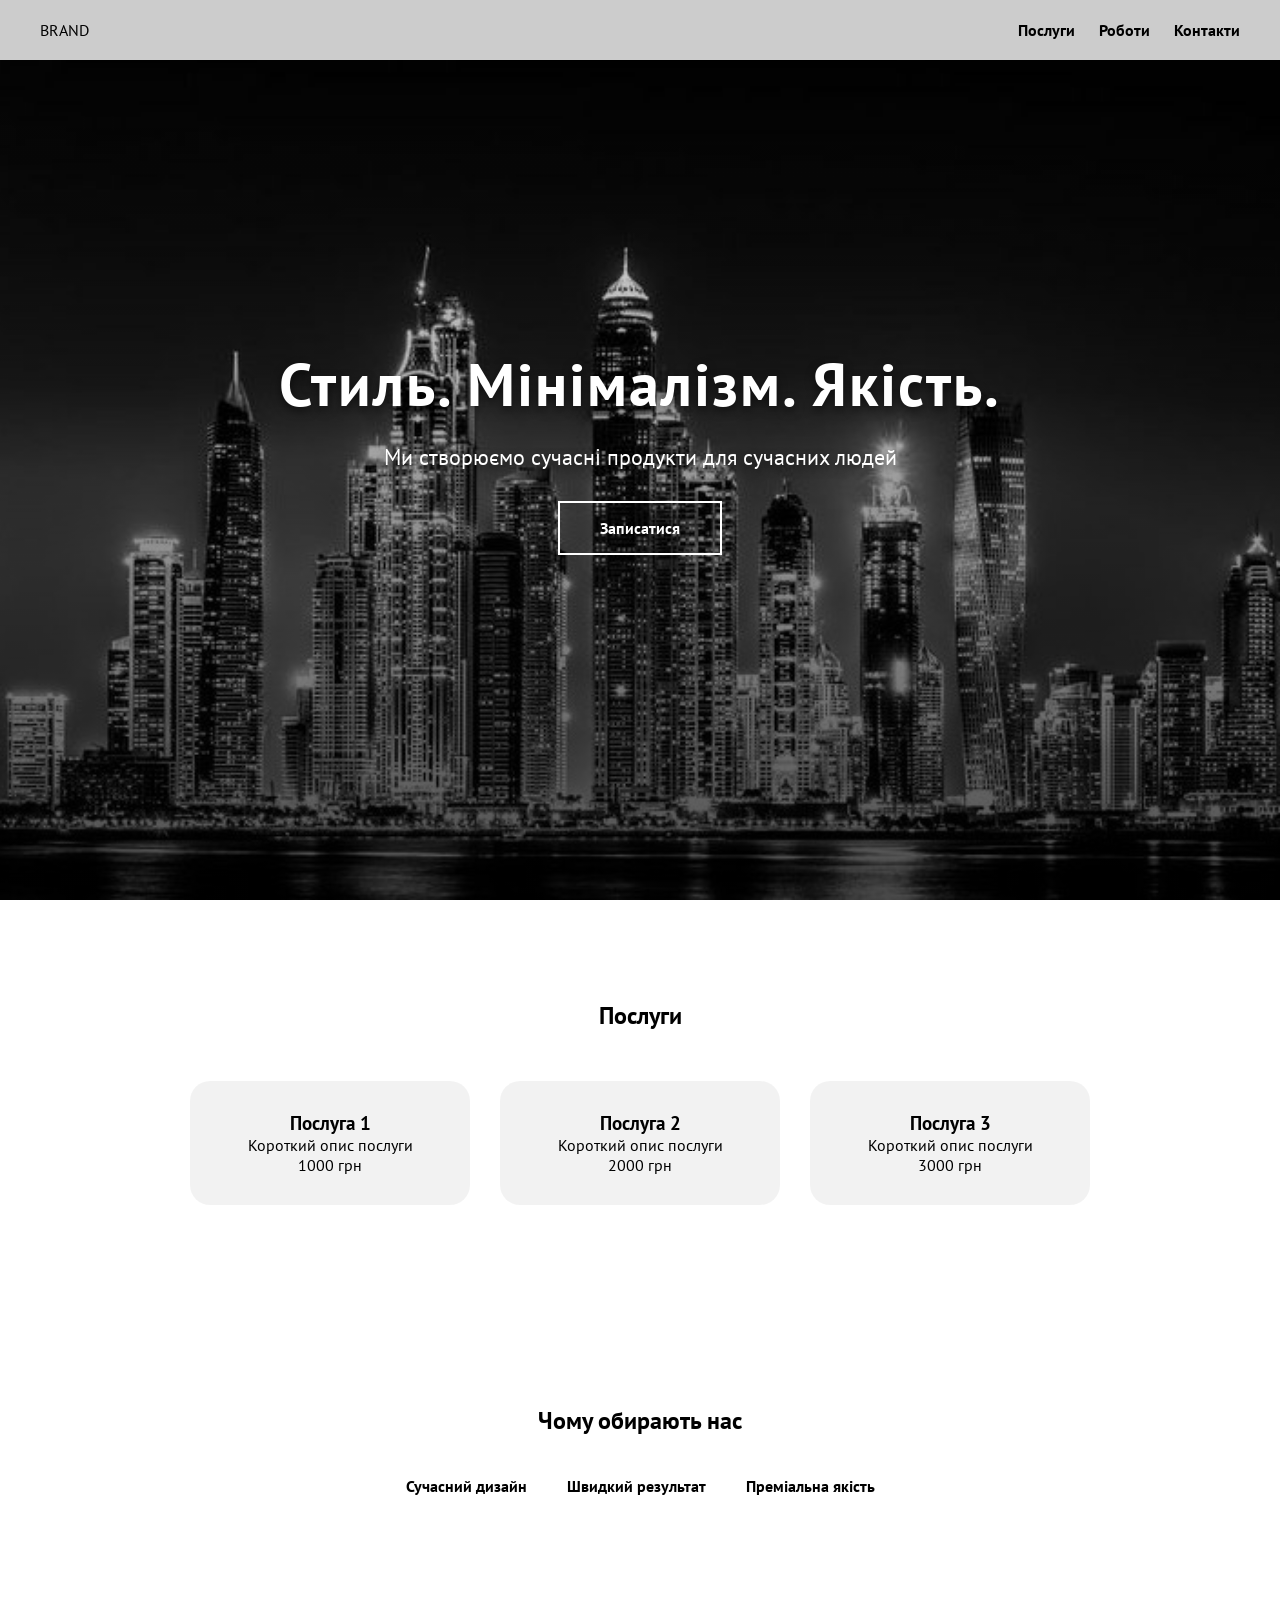
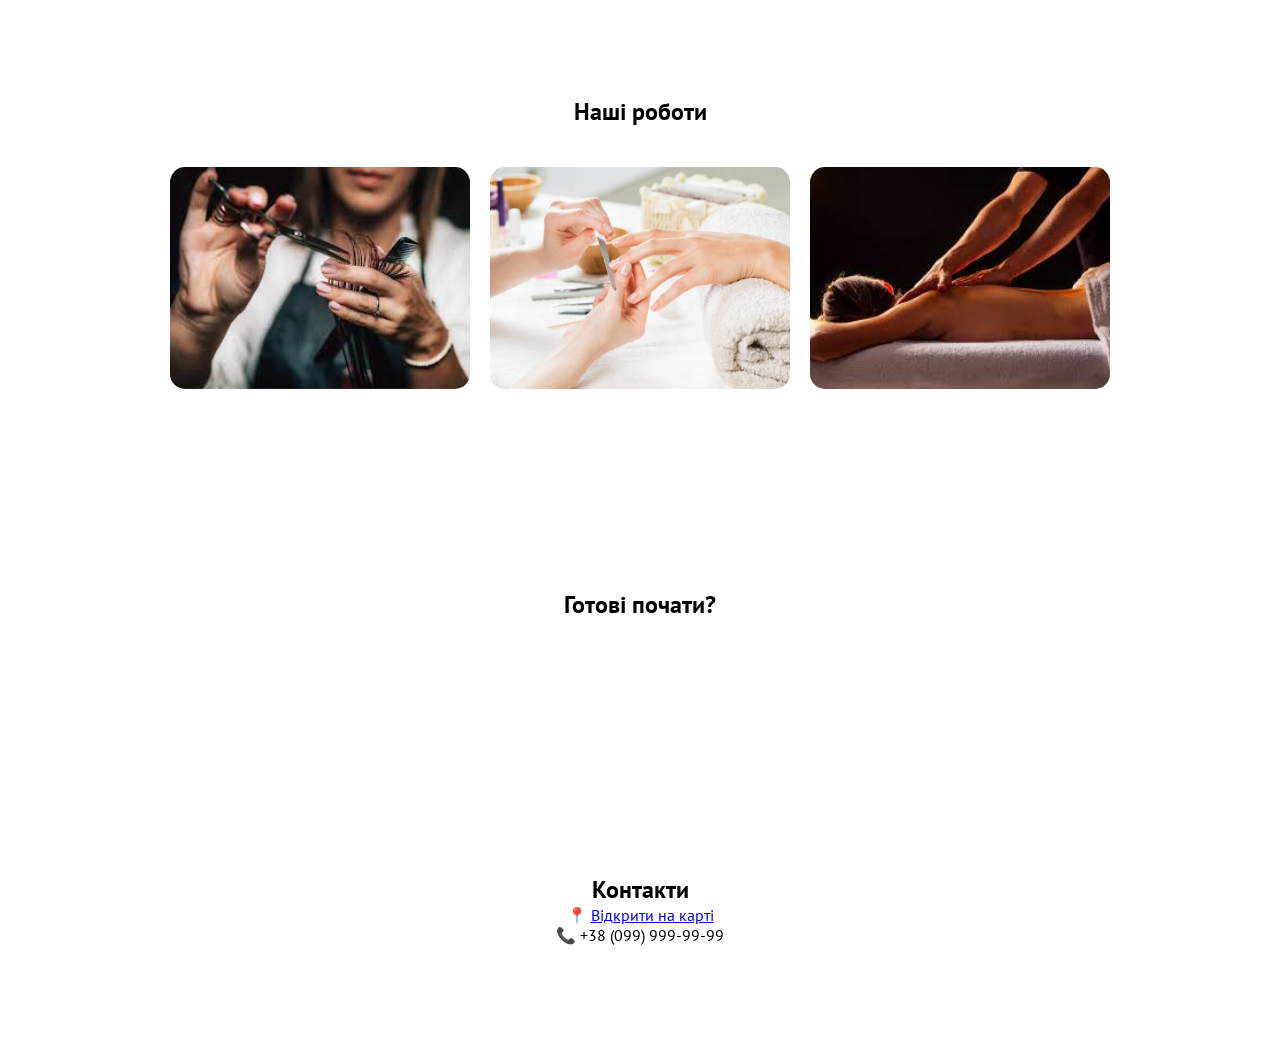
==== index.html @ 76d39d5f "Initial commit" ====
<!DOCTYPE html>
<html lang="uk">
<head>
    <meta charset="UTF-8">
    <title>Brand Minimal</title>
    <meta name="viewport" content="width=device-width, initial-scale=1.0">

    <!-- PTG HanBold похожий на Apple -->
    <link href="https://fonts.googleapis.com/css2?family=PT+Sans:ital,wght@0,700;1,700&display=swap" rel="stylesheet">

    <link rel="stylesheet" href="style.css">
</head>
<body>

<header class="header">
    <div class="logo">BRAND</div>
    <nav>
        <a href="#services">Послуги</a>
        <a href="#gallery">Роботи</a>
        <a href="#contacts">Контакти</a>
    </nav>
</header>

<!-- HERO -->
<section class="hero">
    <div class="overlay"></div> <!-- градиент поверх фото -->
    <div class="hero-content fade-in">
        <h1>Стиль. Мінімалізм. Якість.</h1>
        <p>Ми створюємо сучасні продукти для сучасних людей</p>
        <a href="#booking" class="btn">Записатися</a>
    </div>
</section>

<!-- SERVICES -->
<section id="services" class="section">
    <h2 class="fade-in">Послуги</h2>
    <div class="cards">
        <div class="card fade-in">
            <h3>Послуга 1</h3>
            <p>Короткий опис послуги</p>
            <span>1000 грн</span>
        </div>
        <div class="card fade-in">
            <h3>Послуга 2</h3>
            <p>Короткий опис послуги</p>
            <span>2000 грн</span>
        </div>
        <div class="card fade-in">
            <h3>Послуга 3</h3>
            <p>Короткий опис послуги</p>
            <span>3000 грн</span>
        </div>
    </div>
</section>

<!-- ADVANTAGES -->
<section class="advantages section">
    <h2 class="fade-in">Чому обирають нас</h2>
    <div class="adv-grid">
        <div class="adv-item fade-in">Сучасний дизайн</div>
        <div class="adv-item fade-in">Швидкий результат</div>
        <div class="adv-item fade-in">Преміальна якість</div>
    </div>
</section>

<!-- GALLERY -->
<section id="gallery" class="gallery section">
    <h2 class="fade-in">Наші роботи</h2>
    <div class="gallery-grid">
        <img class="fade-in" src="images/work1.jpg" alt="Робота 1">
        <img class="fade-in" src="images/work2.jpg" alt="Робота 2">
        <img class="fade-in" src="images/work3.jpg" alt="Робота 3">
    </div>
</section>

<!-- BOOKING -->
<section id="booking" class="booking section">
    <h2 class="fade-in">Готові почати?</h2>
    <a href="https://t.me/username" class="btn fade-in">Написати в Telegram</a>
</section>

<!-- CONTACTS -->
<section id="contacts" class="contacts section">
    <h2 class="fade-in">Контакти</h2>
    <p class="fade-in">📍 <a href="https://www.google.com/maps/place/%D0%9A%D0%B8%D1%97%D0%B2,+02000" target="_blank">Відкрити на карті</a></p>
    <p class="fade-in">📞 +38 (099) 999-99-99</p>
</section>

<script src="script.js"></script>
</body>
</html>
---- style.css ----
* { margin:0; padding:0; box-sizing:border-box; }

body {
    font-family: 'PT Sans', sans-serif;
    background: #fff;
    color: #000;
    scroll-behavior: smooth;
}

/* HEADER */
.header {
    position: fixed;
    top:0;
    width:100%;
    display:flex;
    justify-content:space-between;
    padding:20px 40px;
    background: rgba(255,255,255,0.8);
    backdrop-filter: blur(10px);
    z-index: 1000;
}

.header a {
    color: #000;
    margin-left:20px;
    text-decoration:none;
    font-weight:700;
    transition:0.3s;
}

.header a:hover { color:#555; }

/* HERO */
.hero {
    position: relative;
    height: 100vh;
    display: flex;
    justify-content: center;
    align-items: center;
    text-align: center;
    background: url("images/bg1.jpg") center/cover no-repeat;
    overflow: hidden;
}

.hero::after {
    /* старый overlay можно удалить или оставить пустым */
}

.overlay {
    position: absolute;
    top: 0;
    left: 0;
    width: 100%;
    height: 100%;
    /* градиент от тёмного внизу к прозрачному сверху */
    background: linear-gradient(to top, rgba(0,0,0,0.7), rgba(0,0,0,0));
    z-index: 1;
}

.hero-content {
    position: relative;
    z-index: 2; /* поверх overlay */
    max-width: 800px;
    color: #fff; /* текст белый */
    text-shadow: 0px 4px 10px rgba(0,0,0,0.5); /* лёгкая тень для читаемости */
}

.hero h1 {
    font-size: 60px;
    font-weight: 800;
    margin-bottom: 20px;
    letter-spacing: 2px;
}

.hero p {
    font-size: 22px;
    margin-bottom: 30px;
}

.btn {
    display: inline-block;
    padding: 15px 40px;
    border: 2px solid #fff;
    color: #fff;
    text-decoration: none;
    font-weight: 700;
    transition: 0.3s;
}

.btn:hover {
    background: #fff;
    color: #000;
}

/* SECTIONS */
.section {
    padding:100px 20px;
    text-align:center;
}

/* CARDS */
.cards {
    display:flex;
    justify-content:center;
    gap:30px;
    flex-wrap:wrap;
    margin-top:50px;
}

.card {
    background: rgba(0,0,0,0.05);
    padding:30px;
    border-radius:20px;
    width:280px;
    transition:0.3s;
}

.card:hover { transform: translateY(-10px); background: rgba(0,0,0,0.1); }

/* ADVANTAGES */
.adv-grid { display:flex; justify-content:center; gap:40px; flex-wrap:wrap; margin-top:40px; font-weight:700; }

/* GALLERY */
.gallery-grid {
    display:flex;
    justify-content:center;
    gap:20px;
    flex-wrap:wrap;
    margin-top:40px;
}

.gallery-grid img {
    width:300px;
    border-radius:15px;
    transition:0.4s;
}

.gallery-grid img:hover { transform: scale(1.05); filter: grayscale(50%); }

/* FADE-IN */
.fade-in {
    opacity:0;
    transform: translateY(30px);
    transition: all 0.8s ease;
}

.fade-in.show {
    opacity:1;
    transform:translateY(0);
}
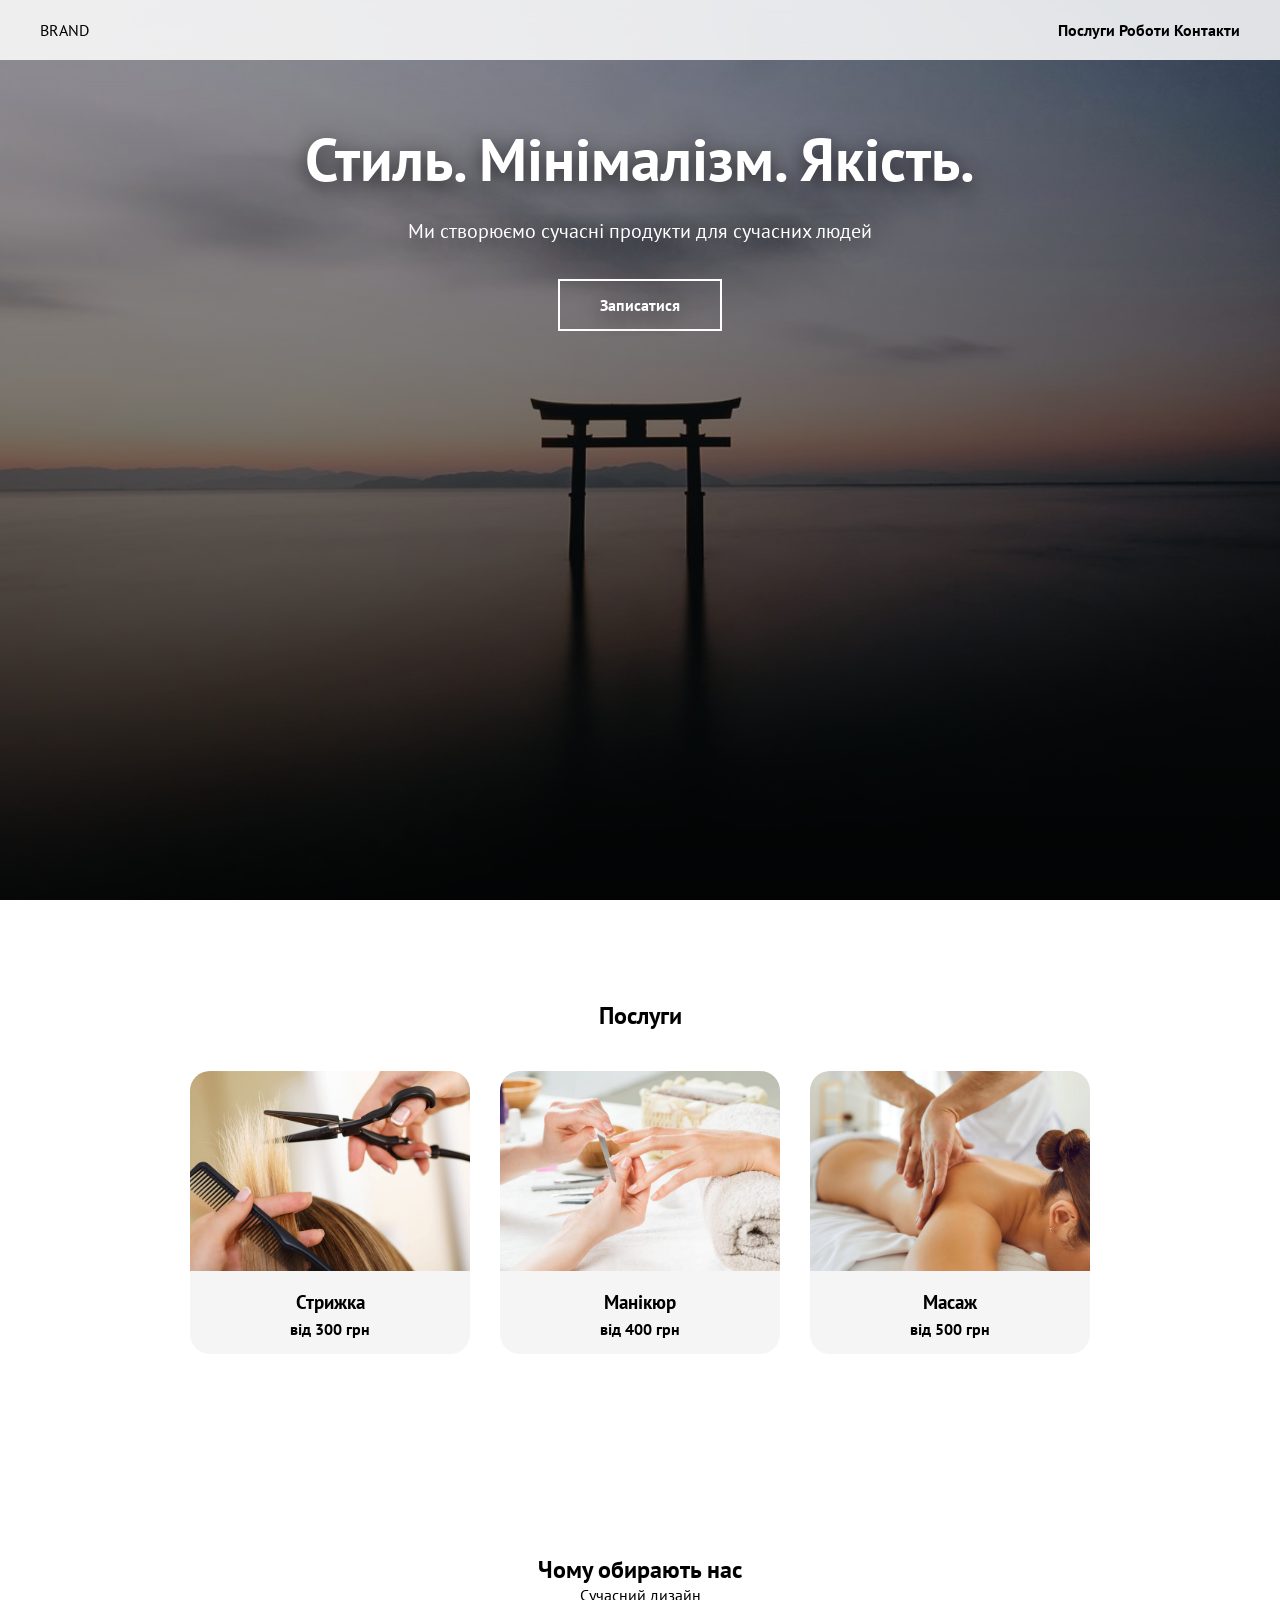
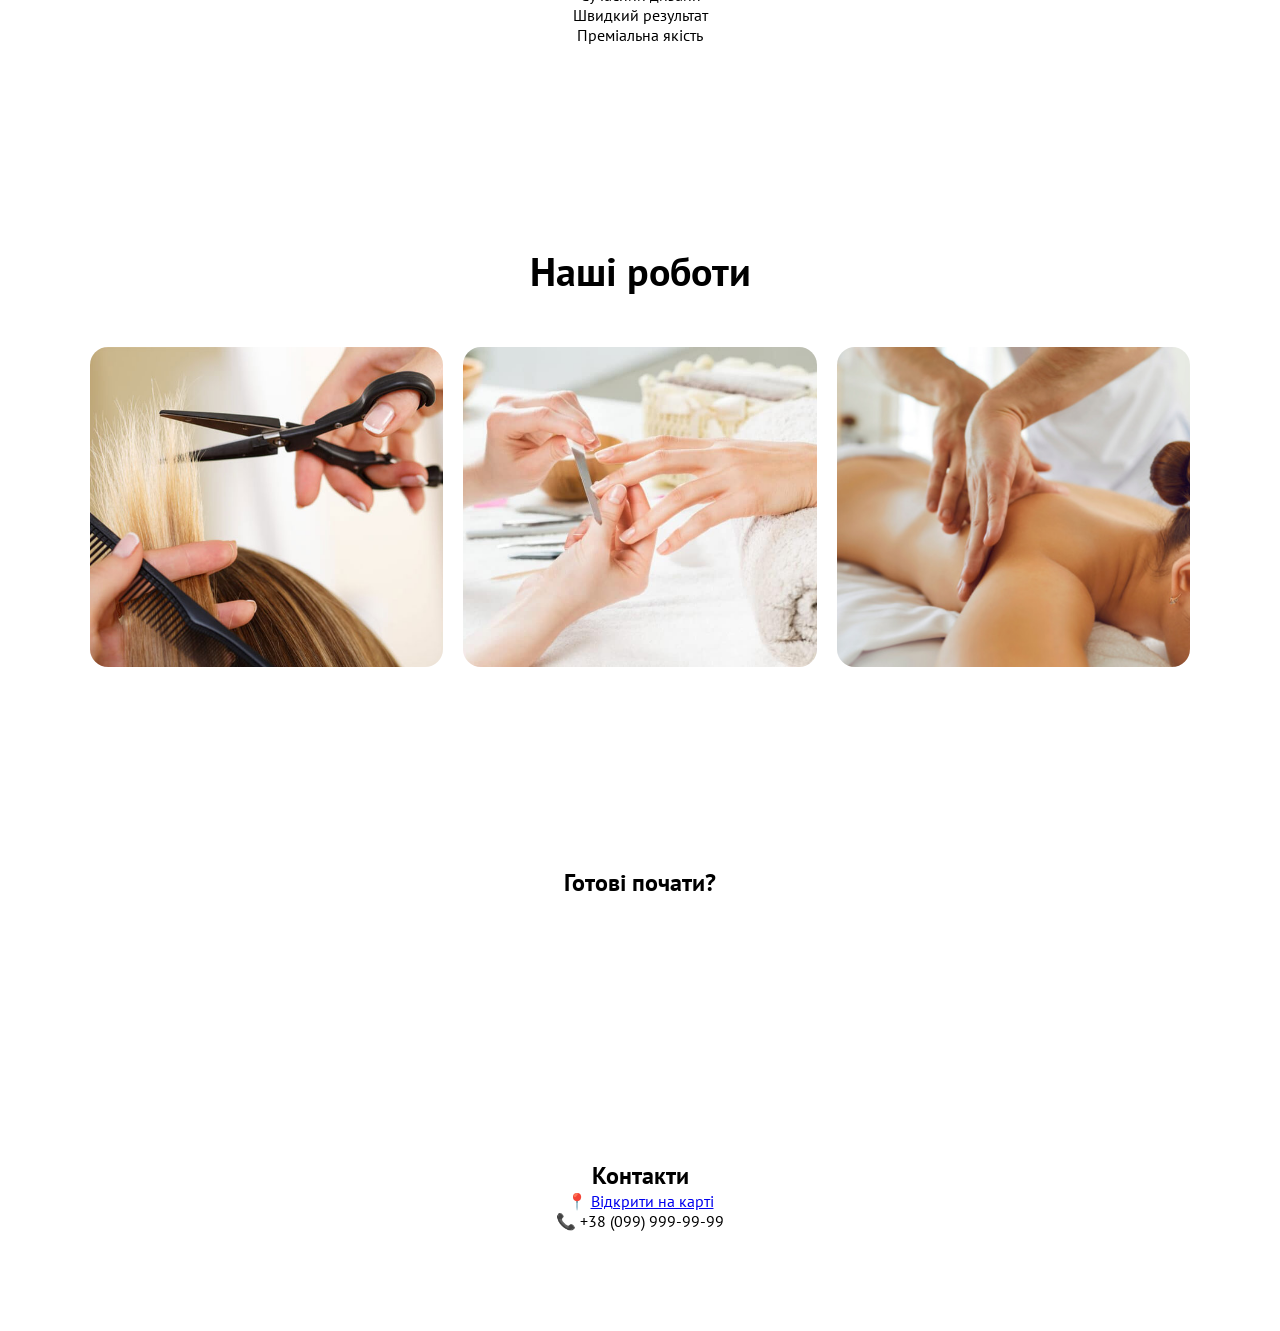
==== commit a0de9d76: "new version" ====
--- a/index.html
+++ b/index.html
@@ -34,22 +34,27 @@
 <!-- SERVICES -->
 <section id="services" class="section">
     <h2 class="fade-in">Послуги</h2>
-    <div class="cards">
-        <div class="card fade-in">
-            <h3>Послуга 1</h3>
-            <p>Короткий опис послуги</p>
-            <span>1000 грн</span>
-        </div>
-        <div class="card fade-in">
-            <h3>Послуга 2</h3>
-            <p>Короткий опис послуги</p>
-            <span>2000 грн</span>
-        </div>
-        <div class="card fade-in">
-            <h3>Послуга 3</h3>
-            <p>Короткий опис послуги</p>
-            <span>3000 грн</span>
-        </div>
+<div class="cards">
+
+    <a href="haircut.html" class="card fade-in">
+        <img src="images/hair.jpg">
+        <h3>Стрижка</h3>
+        <span>від 300 грн</span>
+    </a>
+
+    <a href="nails.html" class="card fade-in">
+        <img src="images/nails.jpg">
+        <h3>Манікюр</h3>
+        <span>від 400 грн</span>
+    </a>
+
+    <a href="brows.html" class="card fade-in">
+        <img src="images/brows.jpg">
+        <h3>Масаж</h3>
+        <span>від 500 грн</span>
+    </a>
+
+</div>
     </div>
 </section>
 
@@ -67,9 +72,9 @@
 <section id="gallery" class="gallery section">
     <h2 class="fade-in">Наші роботи</h2>
     <div class="gallery-grid">
-        <img class="fade-in" src="images/work1.jpg" alt="Робота 1">
-        <img class="fade-in" src="images/work2.jpg" alt="Робота 2">
-        <img class="fade-in" src="images/work3.jpg" alt="Робота 3">
+        <img class="fade-in" src="images/hair.jpg" alt="Робота 1">
+        <img class="fade-in" src="images/nails.jpg" alt="Робота 2">
+        <img class="fade-in" src="images/brows.jpg" alt="Робота 3">
     </div>
 </section>
 
--- a/style.css
+++ b/style.css
@@ -1,4 +1,9 @@
-* { margin:0; padding:0; box-sizing:border-box; }
+/* RESET */
+* {
+    margin: 0;
+    padding: 0;
+    box-sizing: border-box;
+}
 
 body {
     font-family: 'PT Sans', sans-serif;
@@ -10,25 +15,21 @@
 /* HEADER */
 .header {
     position: fixed;
-    top:0;
-    width:100%;
-    display:flex;
-    justify-content:space-between;
-    padding:20px 40px;
-    background: rgba(255,255,255,0.8);
-    backdrop-filter: blur(10px);
+    top: 0;
+    width: 100%;
+    display: flex;
+    justify-content: space-between;
+    padding: 20px 40px;
+    background: rgba(255,255,255,0.85);
+    backdrop-filter: blur(12px);
     z-index: 1000;
 }
 
 .header a {
     color: #000;
-    margin-left:20px;
-    text-decoration:none;
-    font-weight:700;
-    transition:0.3s;
-}
-
-.header a:hover { color:#555; }
+    text-decoration: none;
+    font-weight: 700;
+}
 
 /* HERO */
 .hero {
@@ -36,54 +37,47 @@
     height: 100vh;
     display: flex;
     justify-content: center;
-    align-items: center;
+    align-items: flex-start;
     text-align: center;
-    background: url("images/bg1.jpg") center/cover no-repeat;
+    background: url("images/bg.jpg") center/cover no-repeat;
     overflow: hidden;
-}
-
-.hero::after {
-    /* старый overlay можно удалить или оставить пустым */
 }
 
 .overlay {
     position: absolute;
-    top: 0;
-    left: 0;
-    width: 100%;
-    height: 100%;
-    /* градиент от тёмного внизу к прозрачному сверху */
-    background: linear-gradient(to top, rgba(0,0,0,0.7), rgba(0,0,0,0));
+    inset: 0;
+    background: linear-gradient(to top, rgba(0,0,0,0.85), rgba(0,0,0,0.25));
     z-index: 1;
 }
 
 .hero-content {
     position: relative;
-    z-index: 2; /* поверх overlay */
-    max-width: 800px;
-    color: #fff; /* текст белый */
-    text-shadow: 0px 4px 10px rgba(0,0,0,0.5); /* лёгкая тень для читаемости */
+    z-index: 2;
+    color: #fff;
+    padding-top: 120px;
+    max-width: 900px;
+    text-shadow: 0 5px 20px rgba(0,0,0,0.6);
 }
 
 .hero h1 {
     font-size: 60px;
-    font-weight: 800;
     margin-bottom: 20px;
-    letter-spacing: 2px;
 }
 
 .hero p {
-    font-size: 22px;
+    font-size: 20px;
     margin-bottom: 30px;
 }
 
+/* BUTTONS */
 .btn {
     display: inline-block;
-    padding: 15px 40px;
+    padding: 14px 40px;
     border: 2px solid #fff;
     color: #fff;
     text-decoration: none;
     font-weight: 700;
+    margin: 5px;
     transition: 0.3s;
 }
 
@@ -92,59 +86,204 @@
     color: #000;
 }
 
-/* SECTIONS */
+/* HEADER BTN (fix белый текст) */
+.header .btn {
+    border: 2px solid #000;
+    color: #000;
+}
+
+.header .btn:hover {
+    background: #000;
+    color: #fff;
+}
+
+/* SECTION */
 .section {
-    padding:100px 20px;
-    text-align:center;
-}
-
-/* CARDS */
+    padding: 100px 20px;
+    text-align: center;
+}
+
+/* CARDS (УСЛУГИ) */
 .cards {
-    display:flex;
-    justify-content:center;
-    gap:30px;
-    flex-wrap:wrap;
-    margin-top:50px;
+    display: flex;
+    justify-content: center;
+    gap: 30px;
+    flex-wrap: wrap;
+    margin-top: 40px;
 }
 
 .card {
-    background: rgba(0,0,0,0.05);
-    padding:30px;
-    border-radius:20px;
-    width:280px;
-    transition:0.3s;
-}
-
-.card:hover { transform: translateY(-10px); background: rgba(0,0,0,0.1); }
-
-/* ADVANTAGES */
-.adv-grid { display:flex; justify-content:center; gap:40px; flex-wrap:wrap; margin-top:40px; font-weight:700; }
-
-/* GALLERY */
+    display: block;
+    width: 280px;
+    text-decoration: none;
+    color: inherit;
+    border-radius: 20px;
+    overflow: hidden;
+    background: #f5f5f5;
+    transition: 0.3s;
+}
+
+.card:hover {
+    transform: translateY(-10px);
+}
+
+.card img {
+    width: 100%;
+    height: 200px;
+    object-fit: cover;
+}
+
+.card h3 {
+    margin: 15px 0 5px;
+}
+
+.card span {
+    font-weight: 700;
+    margin-bottom: 15px;
+    display: block;
+}
+
+/* SERVICE PAGE */
+.service-page {
+    display: grid;
+    grid-template-columns: 1.2fr 1fr;
+    min-height: 100vh;
+    background: #f7f7f7;
+}
+
+/* фото становится "дорогим фоном" */
+.service-image {
+    position: relative;
+}
+
+.service-image img {
+    width: 100%;
+    height: 100%;
+    object-fit: cover;
+    filter: grayscale(10%) contrast(1.1);
+}
+
+/* лёгкий градиент поверх фото */
+.service-image::after {
+    content: "";
+    position: absolute;
+    inset: 0;
+    background: linear-gradient(to right, rgba(0,0,0,0.15), rgba(0,0,0,0));
+}
+
+/* контент центрируем */
+.service-content {
+    padding: 80px;
+    display: flex;
+    flex-direction: column;
+    justify-content: center;
+    gap: 20px;
+}
+
+/* цена как акцент */
+.price {
+    font-size: 34px;
+    font-weight: 800;
+    letter-spacing: -1px;
+}
+
+/* кнопка — как Apple */
+.big-btn {
+    background: #000;
+    color: #fff;
+    border: none;
+    padding: 18px 50px;
+    font-size: 18px;
+    width: fit-content;
+    border-radius: 12px;
+    transition: 0.3s;
+}
+
+.big-btn:hover {
+    transform: scale(1.05);
+    opacity: 0.9;
+}
+
+/* FADE */
+.fade-in {
+    opacity: 0;
+    transform: translateY(40px);
+    transition: all 0.8s ease;
+}
+
+.fade-in.show {
+    opacity: 1;
+    transform: translateY(0);
+}
+
+/* MOBILE */
+@media (max-width: 768px) {
+
+    .hero h1 {
+        font-size: 40px;
+    }
+
+    .cards {
+        flex-direction: column;
+        align-items: center;
+    }
+
+    .service-page {
+        flex-direction: column;
+    }
+
+    .service-content {
+        padding: 40px 20px;
+    }
+}
+
+.gallery {
+    padding: 100px 20px;
+    text-align: center;
+    background: #fff;
+}
+
+.gallery h2 {
+    font-size: 40px;
+    margin-bottom: 50px;
+}
+
+/* СЕТКА */
 .gallery-grid {
-    display:flex;
-    justify-content:center;
-    gap:20px;
-    flex-wrap:wrap;
-    margin-top:40px;
-}
-
+    display: grid;
+    grid-template-columns: repeat(3, 1fr);
+    gap: 20px;
+    max-width: 1100px;
+    margin: 0 auto;
+}
+
+/* КАРТИНКИ */
 .gallery-grid img {
-    width:300px;
-    border-radius:15px;
-    transition:0.4s;
-}
-
-.gallery-grid img:hover { transform: scale(1.05); filter: grayscale(50%); }
-
-/* FADE-IN */
-.fade-in {
-    opacity:0;
-    transform: translateY(30px);
-    transition: all 0.8s ease;
-}
-
-.fade-in.show {
-    opacity:1;
-    transform:translateY(0);
-}
+    width: 100%;
+    height: 320px;              /* ключевой фикс */
+    object-fit: cover;         /* обрезает красиво */
+    border-radius: 18px;
+    transition: 0.3s;
+}
+
+/* hover эффект */
+.gallery-grid img:hover {
+    transform: scale(1.03);
+    filter: brightness(0.9);
+}
+
+@media (max-width: 900px) {
+    .gallery-grid {
+        grid-template-columns: repeat(2, 1fr);
+    }
+}
+
+@media (max-width: 600px) {
+    .gallery-grid {
+        grid-template-columns: 1fr;
+    }
+
+    .gallery-grid img {
+        height: 250px;
+    }
+}
